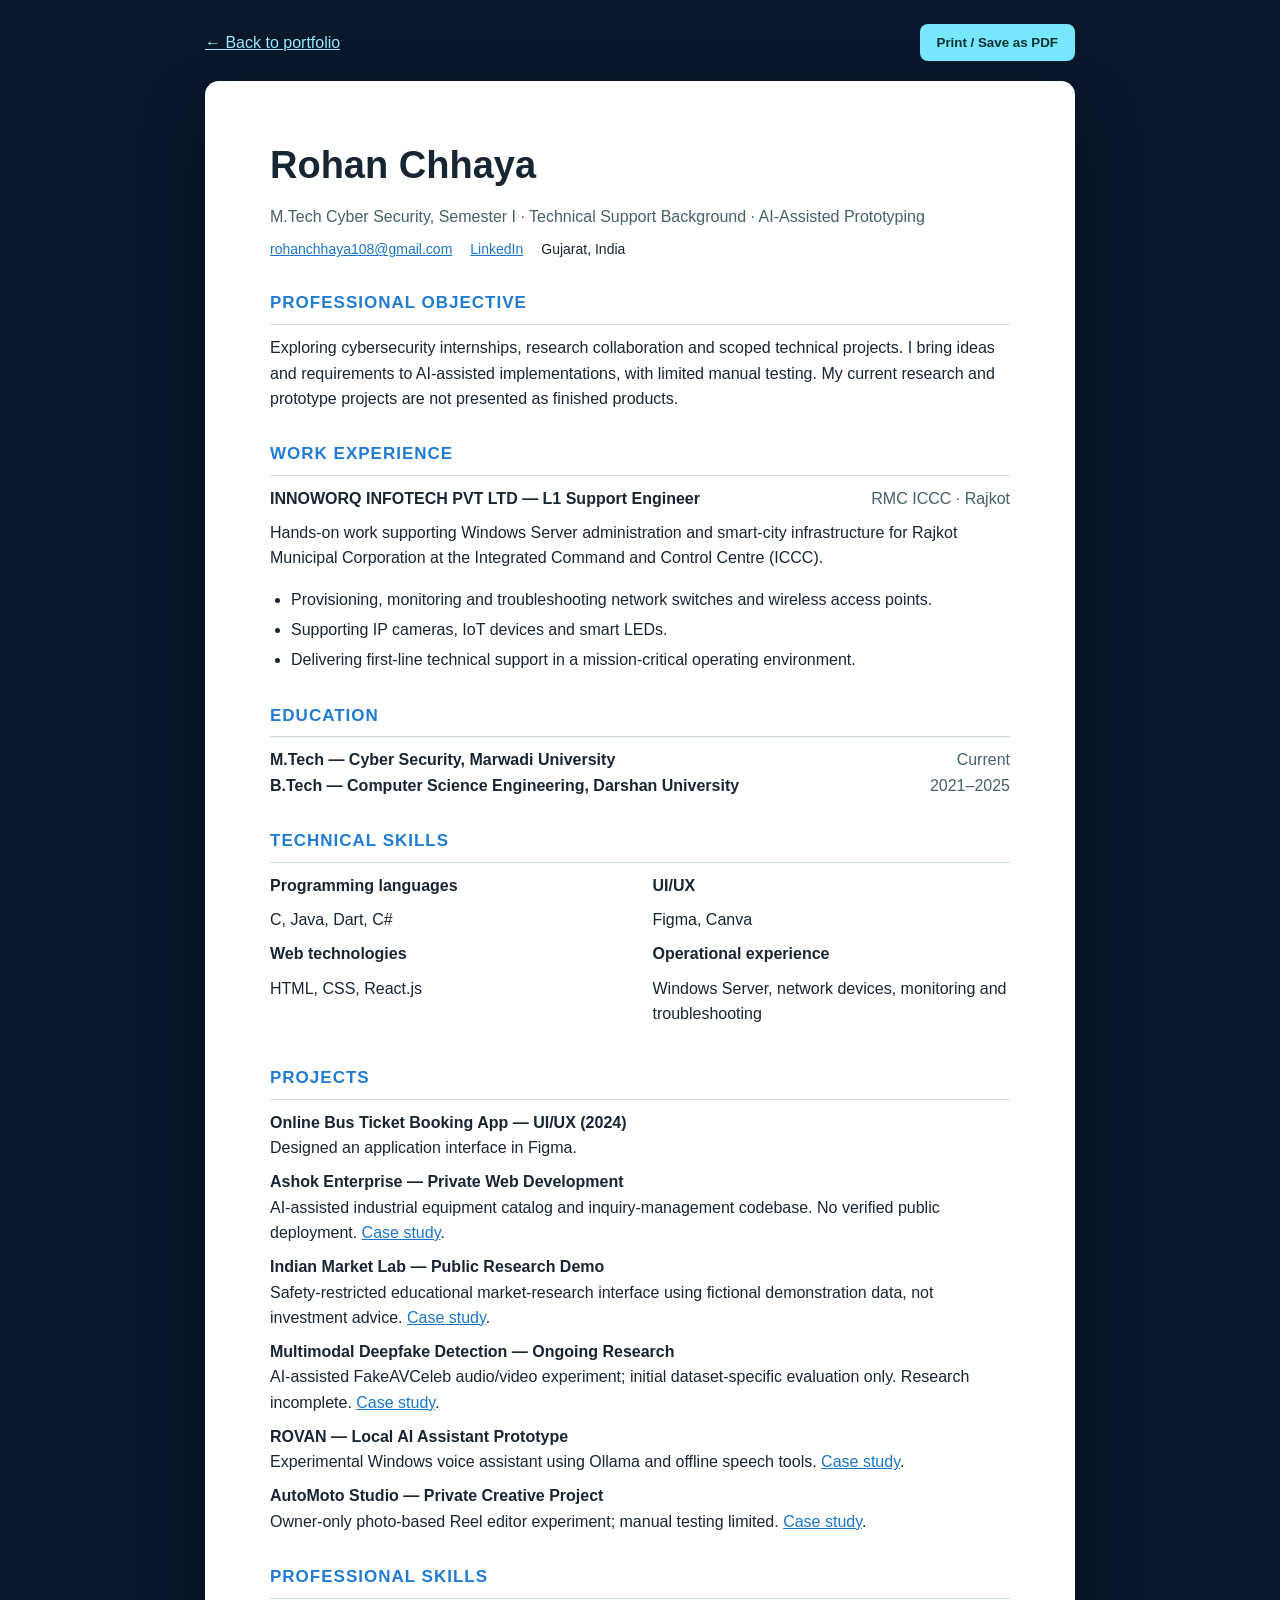
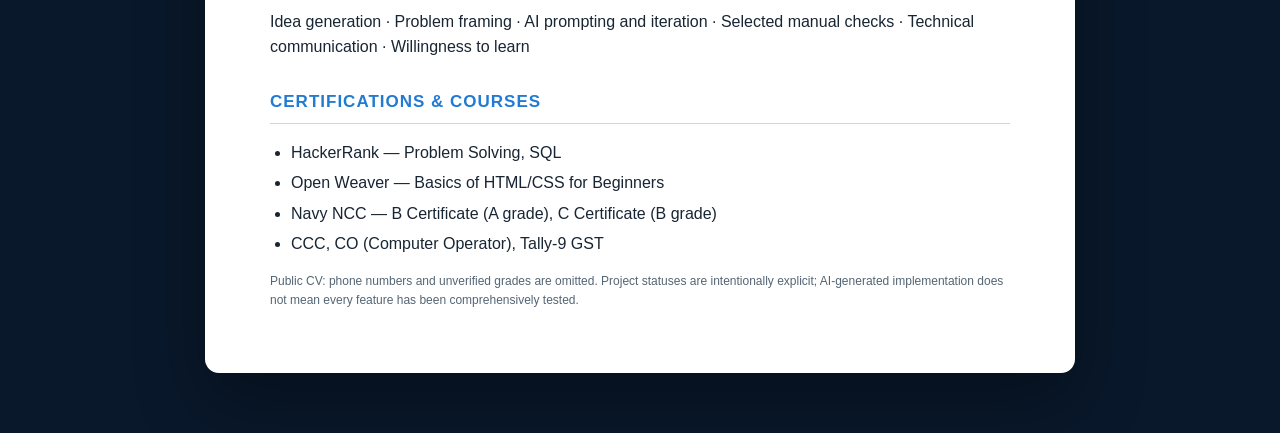
==== cv.html @ 87acf6cd "feat: publish independent Classic portfolio with CV, assets, and five case studies" ====
<!doctype html><html lang="en"><head><meta charset="utf-8"><meta name="viewport" content="width=device-width,initial-scale=1"><meta name="description" content="Rohan Chhaya — current CV and professional experience"><title>Rohan Chhaya | Curriculum Vitae</title><style>*,*:before,*:after{box-sizing:border-box}body{margin:0;background:#09182b;color:#182533;font:16px/1.58 Arial,sans-serif}a{color:#1d75c8}.bar{max-width:870px;margin:24px auto 0;display:flex;justify-content:space-between;align-items:center;gap:10px;color:#e6f8f5}.bar a{color:#97e8ff}.button{border:0;border-radius:8px;padding:11px 17px;background:#77e6ff;color:#07322d;cursor:pointer;font-weight:700}.paper{max-width:870px;margin:20px auto 60px;padding:54px 65px;background:white;box-shadow:0 30px 70px #0005;border-radius:14px}h1{font-size:38px;margin:0}h2{font-size:17px;text-transform:uppercase;letter-spacing:1px;color:#227bd2;margin:30px 0 10px;border-bottom:1px solid #c8d9d7;padding-bottom:7px}.sub{color:#45616a}.meta{margin-top:8px;display:flex;gap:18px;flex-wrap:wrap;font-size:14px}p{margin:9px 0}ul{padding-left:21px}li{margin:5px 0}.cols{display:grid;grid-template-columns:1fr 1fr;gap:25px}.titleline{display:flex;align-items:baseline;justify-content:space-between;gap:18px}.print-note{font-size:12px;color:#546574}@media(max-width:700px){.paper{margin:12px;padding:28px 22px;border-radius:0}.bar{margin:12px}.cols{grid-template-columns:1fr}.titleline{display:block}h1{font-size:30px}}@media print{body{background:white}.bar,.print-note{display:none}.paper{margin:0;padding:0;border-radius:0;box-shadow:none;max-width:none}h2{break-after:avoid}li{break-inside:avoid}@page{size:A4;margin:16mm}}</style></head><body><div class="bar"><a href="./">← Back to portfolio</a><button class="button" onclick="window.print()">Print / Save as PDF</button></div><main class="paper"><h1>Rohan Chhaya</h1><p class="sub">M.Tech Cyber Security, Semester I · Technical Support Background · AI-Assisted Prototyping</p><div class="meta"><a href="mailto:rohanchhaya108@gmail.com">rohanchhaya108@gmail.com</a><a href="https://www.linkedin.com/in/rohan-chhaya-5a48a0239/">LinkedIn</a><span>Gujarat, India</span></div><h2>Professional Objective</h2><p>Exploring cybersecurity internships, research collaboration and scoped technical projects. I bring ideas and requirements to AI-assisted implementations, with limited manual testing. My current research and prototype projects are not presented as finished products.</p><h2>Work Experience</h2><div class="titleline"><strong>INNOWORQ INFOTECH PVT LTD — L1 Support Engineer</strong><span class="sub">RMC ICCC · Rajkot</span></div><p>Hands-on work supporting Windows Server administration and smart-city infrastructure for Rajkot Municipal Corporation at the Integrated Command and Control Centre (ICCC).</p><ul><li>Provisioning, monitoring and troubleshooting network switches and wireless access points.</li><li>Supporting IP cameras, IoT devices and smart LEDs.</li><li>Delivering first-line technical support in a mission-critical operating environment.</li></ul><h2>Education</h2><div class="titleline"><strong>M.Tech — Cyber Security, Marwadi University</strong><span class="sub">Current</span></div><div class="titleline"><strong>B.Tech — Computer Science Engineering, Darshan University</strong><span class="sub">2021–2025</span></div><h2>Technical Skills</h2><div class="cols"><div><strong>Programming languages</strong><p>C, Java, Dart, C#</p><strong>Web technologies</strong><p>HTML, CSS, React.js</p></div><div><strong>UI/UX</strong><p>Figma, Canva</p><strong>Operational experience</strong><p>Windows Server, network devices, monitoring and troubleshooting</p></div></div><h2>Projects</h2><p><strong>Online Bus Ticket Booking App — UI/UX (2024)</strong><br>Designed an application interface in Figma.</p><p><strong>Ashok Enterprise — Private Web Development</strong><br>AI-assisted industrial equipment catalog and inquiry-management codebase. No verified public deployment. <a href="projects/ashok.html">Case study</a>.</p><p><strong>Indian Market Lab — Public Research Demo</strong><br>Safety-restricted educational market-research interface using fictional demonstration data, not investment advice. <a href="projects/market.html">Case study</a>.</p><p><strong>Multimodal Deepfake Detection — Ongoing Research</strong><br>AI-assisted FakeAVCeleb audio/video experiment; initial dataset-specific evaluation only. Research incomplete. <a href="projects/deepfake.html">Case study</a>.</p><p><strong>ROVAN — Local AI Assistant Prototype</strong><br>Experimental Windows voice assistant using Ollama and offline speech tools. <a href="projects/rovan.html">Case study</a>.</p><p><strong>AutoMoto Studio — Private Creative Project</strong><br>Owner-only photo-based Reel editor experiment; manual testing limited. <a href="projects/automoto.html">Case study</a>.</p><h2>Professional Skills</h2><p>Idea generation · Problem framing · AI prompting and iteration · Selected manual checks · Technical communication · Willingness to learn</p><h2>Certifications & Courses</h2><ul><li>HackerRank — Problem Solving, SQL</li><li>Open Weaver — Basics of HTML/CSS for Beginners</li><li>Navy NCC — B Certificate (A grade), C Certificate (B grade)</li><li>CCC, CO (Computer Operator), Tally-9 GST</li></ul><p class="print-note">Public CV: phone numbers and unverified grades are omitted. Project statuses are intentionally explicit; AI-generated implementation does not mean every feature has been comprehensively tested.</p></main></body></html>
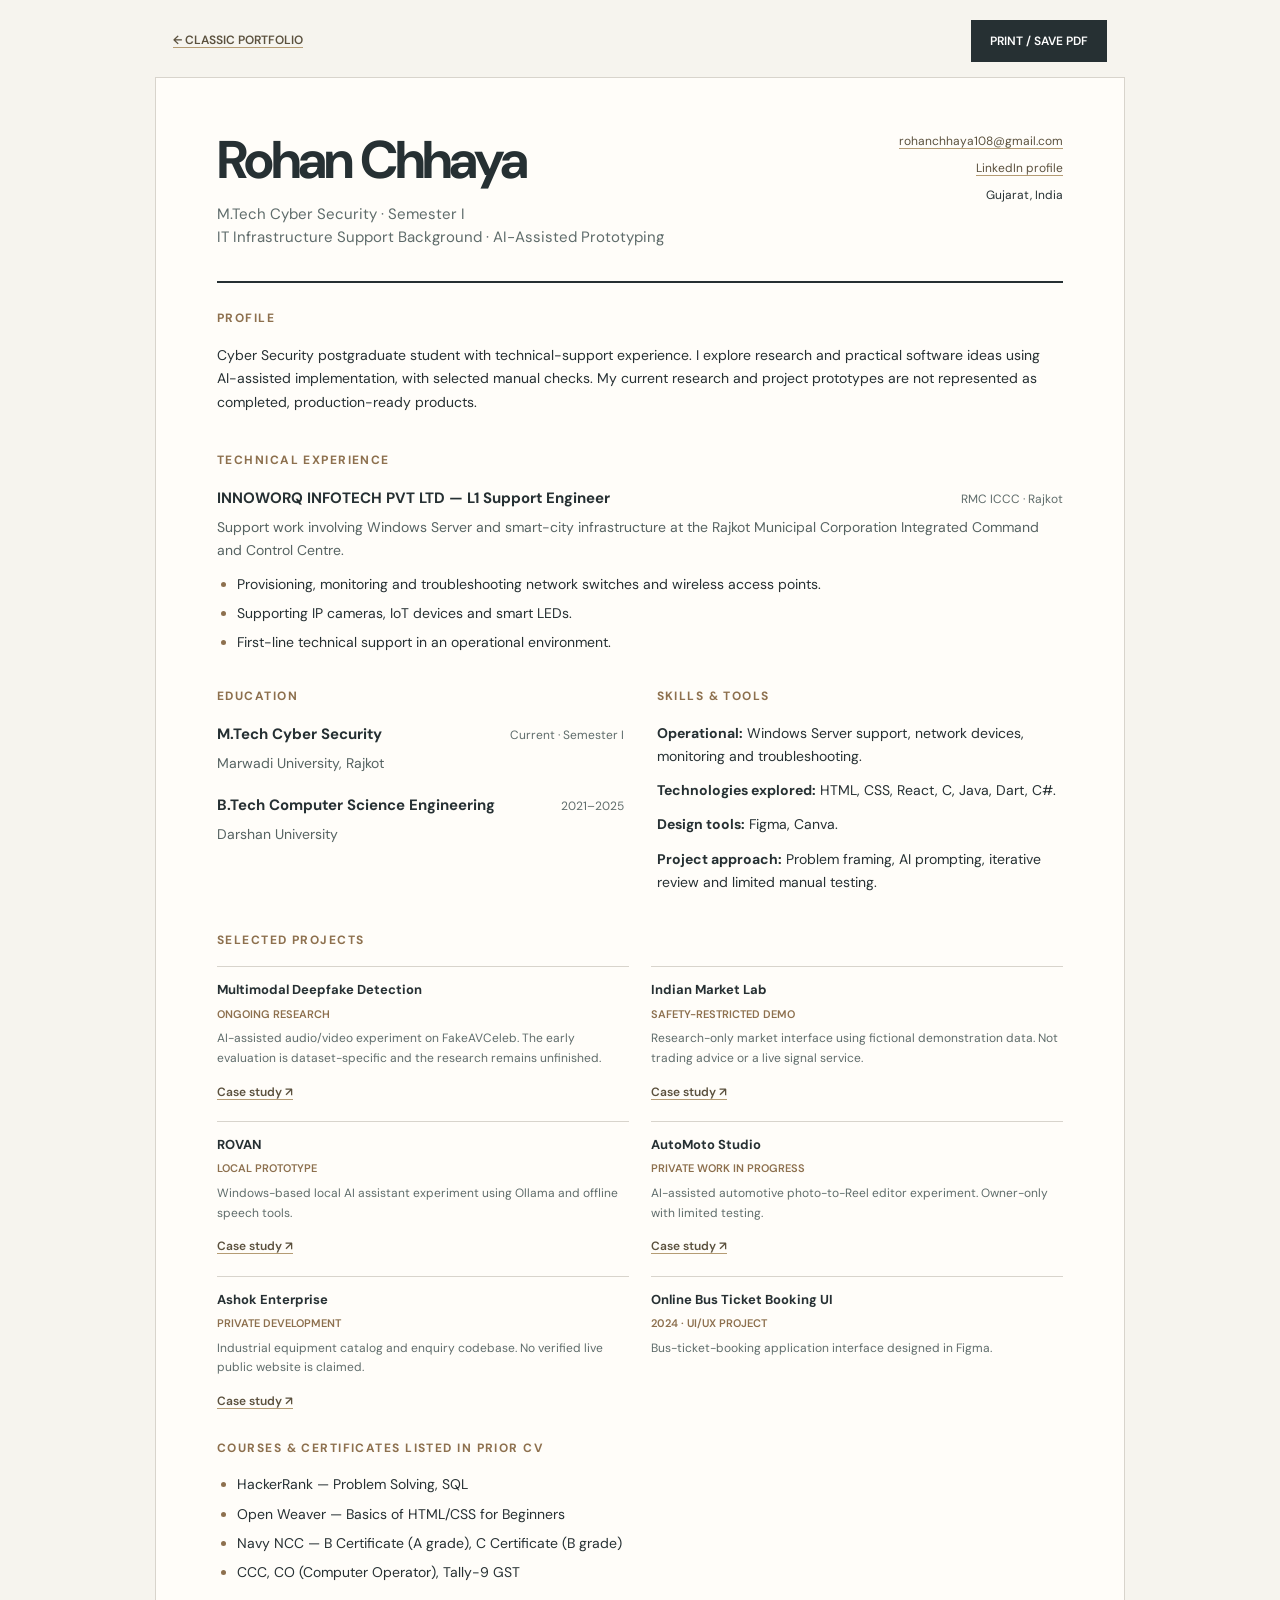
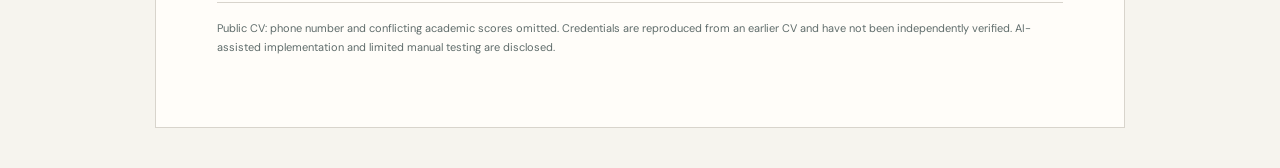
==== commit c26fcfe6: "feat(classic): evidence summaries, refined printable CV, responsive polish, SEO and social preview" ====
--- a/cv.html
+++ b/cv.html
@@ -1 +1,56 @@
-<!doctype html><html lang="en"><head><meta charset="utf-8"><meta name="viewport" content="width=device-width,initial-scale=1"><meta name="description" content="Rohan Chhaya — current CV and professional experience"><title>Rohan Chhaya | Curriculum Vitae</title><style>*,*:before,*:after{box-sizing:border-box}body{margin:0;background:#09182b;color:#182533;font:16px/1.58 Arial,sans-serif}a{color:#1d75c8}.bar{max-width:870px;margin:24px auto 0;display:flex;justify-content:space-between;align-items:center;gap:10px;color:#e6f8f5}.bar a{color:#97e8ff}.button{border:0;border-radius:8px;padding:11px 17px;background:#77e6ff;color:#07322d;cursor:pointer;font-weight:700}.paper{max-width:870px;margin:20px auto 60px;padding:54px 65px;background:white;box-shadow:0 30px 70px #0005;border-radius:14px}h1{font-size:38px;margin:0}h2{font-size:17px;text-transform:uppercase;letter-spacing:1px;color:#227bd2;margin:30px 0 10px;border-bottom:1px solid #c8d9d7;padding-bottom:7px}.sub{color:#45616a}.meta{margin-top:8px;display:flex;gap:18px;flex-wrap:wrap;font-size:14px}p{margin:9px 0}ul{padding-left:21px}li{margin:5px 0}.cols{display:grid;grid-template-columns:1fr 1fr;gap:25px}.titleline{display:flex;align-items:baseline;justify-content:space-between;gap:18px}.print-note{font-size:12px;color:#546574}@media(max-width:700px){.paper{margin:12px;padding:28px 22px;border-radius:0}.bar{margin:12px}.cols{grid-template-columns:1fr}.titleline{display:block}h1{font-size:30px}}@media print{body{background:white}.bar,.print-note{display:none}.paper{margin:0;padding:0;border-radius:0;box-shadow:none;max-width:none}h2{break-after:avoid}li{break-inside:avoid}@page{size:A4;margin:16mm}}</style></head><body><div class="bar"><a href="./">← Back to portfolio</a><button class="button" onclick="window.print()">Print / Save as PDF</button></div><main class="paper"><h1>Rohan Chhaya</h1><p class="sub">M.Tech Cyber Security, Semester I · Technical Support Background · AI-Assisted Prototyping</p><div class="meta"><a href="mailto:rohanchhaya108@gmail.com">rohanchhaya108@gmail.com</a><a href="https://www.linkedin.com/in/rohan-chhaya-5a48a0239/">LinkedIn</a><span>Gujarat, India</span></div><h2>Professional Objective</h2><p>Exploring cybersecurity internships, research collaboration and scoped technical projects. I bring ideas and requirements to AI-assisted implementations, with limited manual testing. My current research and prototype projects are not presented as finished products.</p><h2>Work Experience</h2><div class="titleline"><strong>INNOWORQ INFOTECH PVT LTD — L1 Support Engineer</strong><span class="sub">RMC ICCC · Rajkot</span></div><p>Hands-on work supporting Windows Server administration and smart-city infrastructure for Rajkot Municipal Corporation at the Integrated Command and Control Centre (ICCC).</p><ul><li>Provisioning, monitoring and troubleshooting network switches and wireless access points.</li><li>Supporting IP cameras, IoT devices and smart LEDs.</li><li>Delivering first-line technical support in a mission-critical operating environment.</li></ul><h2>Education</h2><div class="titleline"><strong>M.Tech — Cyber Security, Marwadi University</strong><span class="sub">Current</span></div><div class="titleline"><strong>B.Tech — Computer Science Engineering, Darshan University</strong><span class="sub">2021–2025</span></div><h2>Technical Skills</h2><div class="cols"><div><strong>Programming languages</strong><p>C, Java, Dart, C#</p><strong>Web technologies</strong><p>HTML, CSS, React.js</p></div><div><strong>UI/UX</strong><p>Figma, Canva</p><strong>Operational experience</strong><p>Windows Server, network devices, monitoring and troubleshooting</p></div></div><h2>Projects</h2><p><strong>Online Bus Ticket Booking App — UI/UX (2024)</strong><br>Designed an application interface in Figma.</p><p><strong>Ashok Enterprise — Private Web Development</strong><br>AI-assisted industrial equipment catalog and inquiry-management codebase. No verified public deployment. <a href="projects/ashok.html">Case study</a>.</p><p><strong>Indian Market Lab — Public Research Demo</strong><br>Safety-restricted educational market-research interface using fictional demonstration data, not investment advice. <a href="projects/market.html">Case study</a>.</p><p><strong>Multimodal Deepfake Detection — Ongoing Research</strong><br>AI-assisted FakeAVCeleb audio/video experiment; initial dataset-specific evaluation only. Research incomplete. <a href="projects/deepfake.html">Case study</a>.</p><p><strong>ROVAN — Local AI Assistant Prototype</strong><br>Experimental Windows voice assistant using Ollama and offline speech tools. <a href="projects/rovan.html">Case study</a>.</p><p><strong>AutoMoto Studio — Private Creative Project</strong><br>Owner-only photo-based Reel editor experiment; manual testing limited. <a href="projects/automoto.html">Case study</a>.</p><h2>Professional Skills</h2><p>Idea generation · Problem framing · AI prompting and iteration · Selected manual checks · Technical communication · Willingness to learn</p><h2>Certifications & Courses</h2><ul><li>HackerRank — Problem Solving, SQL</li><li>Open Weaver — Basics of HTML/CSS for Beginners</li><li>Navy NCC — B Certificate (A grade), C Certificate (B grade)</li><li>CCC, CO (Computer Operator), Tally-9 GST</li></ul><p class="print-note">Public CV: phone numbers and unverified grades are omitted. Project statuses are intentionally explicit; AI-generated implementation does not mean every feature has been comprehensively tested.</p></main></body></html>+<!doctype html>
+<html lang="en">
+<head>
+<meta charset="utf-8"><meta name="viewport" content="width=device-width,initial-scale=1">
+<meta name="theme-color" content="#f6f4ee"><meta name="color-scheme" content="light">
+<meta name="robots" content="index,follow">
+<meta name="description" content="Rohan Chhaya — professional profile, IT support experience, B.Tech CSE and current M.Tech Cyber Security studies, including honest AI-assisted project statuses.">
+<link rel="canonical" href="https://xyzabc8108-prog.github.io/rohan-portfolio-classic/cv.html">
+<title>Rohan Chhaya — Professional CV</title>
+<link rel="icon" href="favicon.svg" type="image/svg+xml">
+<link rel="preconnect" href="https://fonts.googleapis.com"><link rel="preconnect" href="https://fonts.gstatic.com" crossorigin>
+<link href="https://fonts.googleapis.com/css2?family=DM+Sans:wght@400;500;600;700&display=swap" rel="stylesheet">
+<style>
+:root{--paper:#fffdf9;--bg:#f6f4ee;--ink:#263033;--sub:#5f6c6b;--border:#d8d4cc;--accent:#8d704e;--font:'DM Sans',Arial,sans-serif}
+*{box-sizing:border-box}body{margin:0;background:var(--bg);font:400 14px/1.66 var(--font);color:var(--ink);-webkit-font-smoothing:antialiased}
+a{color:#5b513e;text-decoration-color:#b59c74;text-underline-offset:3px}a:focus-visible,button:focus-visible{outline:2px solid var(--accent);outline-offset:3px}
+.toolbar{max-width:970px;margin:20px auto 15px;display:flex;justify-content:space-between;align-items:center;gap:15px;padding:0 18px}
+.toolbar a{font-weight:600;font-size:12px}.toolbar button{border:0;background:var(--ink);color:white;padding:13px 19px;font:600 12px var(--font);cursor:pointer}
+.page{max-width:970px;margin:0 auto 40px;padding:54px 61px 60px;background:var(--paper);border:1px solid var(--border)}
+.masthead{display:flex;gap:30px;justify-content:space-between;align-items:start;padding-bottom:32px;border-bottom:2px solid var(--ink)}
+h1{font-size:clamp(35px,5vw,53px);line-height:1.05;letter-spacing:-.055em;margin:0 0 15px}
+.role{font-size:15px;line-height:1.55;color:var(--sub);margin:0;max-width:580px}
+.contact{min-width:190px;text-align:right;display:grid;gap:7px;font-size:12px}
+section{padding-top:26px}h2{font-size:12px;text-transform:uppercase;letter-spacing:.12em;color:var(--accent);margin:0 0 15px;font-weight:700}
+p{margin:0 0 11px}.two-col{display:grid;grid-template-columns:1fr 1fr;gap:33px}
+.entry{margin-bottom:18px}.entry:last-child{margin-bottom:0}.entry-top{display:flex;justify-content:space-between;gap:18px;align-items:baseline;margin-bottom:5px}
+.entry strong{font-size:15px}.entry time,.entry .secondary{font-size:12px;color:var(--sub)}.entry p{color:#566362}
+ul{margin:8px 0 0;padding-left:20px}li{margin-bottom:6px}li::marker{color:var(--accent)}
+.project-list{display:grid;grid-template-columns:1fr 1fr;gap:18px 22px}.project{border-top:1px solid var(--border);padding-top:12px}
+.project strong{display:block;font-size:13px;margin-bottom:4px}.project .status{font-size:11px;color:var(--accent);display:block;margin-bottom:6px;font-weight:600}
+.project p{color:var(--sub);font-size:12px}.project a{font-size:12px;font-weight:600}
+.fineprint{border-top:1px solid var(--border);padding-top:16px;margin-top:18px;color:var(--sub);font-size:11px}
+@media(max-width:700px){.page{padding:31px 25px;border:0}.masthead{display:block}.contact{margin-top:20px;text-align:left}.two-col,.project-list{grid-template-columns:1fr}.entry-top{display:block}.toolbar{margin:15px auto}.toolbar button{padding:11px 13px}}
+@media print{@page{size:A4;margin:13mm}html,body{background:white}.toolbar,.fineprint{display:none}.page{padding:0;max-width:none;margin:0;border:0}section{padding-top:18px}h1{font-size:39px}h2{break-after:avoid}li,.entry,.project{break-inside:avoid}.project-list{gap:10px 18px}.masthead{padding-bottom:18px}}
+</style>
+</head>
+<body>
+<div class="toolbar"><a href="./">← CLASSIC PORTFOLIO</a><button type="button" onclick="window.print()">PRINT / SAVE PDF</button></div>
+<main class="page">
+<header class="masthead"><div><h1>Rohan Chhaya</h1><p class="role">M.Tech Cyber Security · Semester I<br>IT Infrastructure Support Background · AI-Assisted Prototyping</p></div>
+<div class="contact"><a href="mailto:rohanchhaya108@gmail.com">rohanchhaya108@gmail.com</a><a href="https://www.linkedin.com/in/rohan-chhaya-5a48a0239/" target="_blank" rel="noopener noreferrer">LinkedIn profile</a><span>Gujarat, India</span></div></header>
+<section><h2>Profile</h2><p>Cyber Security postgraduate student with technical-support experience. I explore research and practical software ideas using AI-assisted implementation, with selected manual checks. My current research and project prototypes are not represented as completed, production-ready products.</p></section>
+<section><h2>Technical experience</h2><div class="entry"><div class="entry-top"><strong>INNOWORQ INFOTECH PVT LTD — L1 Support Engineer</strong><span class="secondary">RMC ICCC · Rajkot</span></div>
+<p>Support work involving Windows Server and smart-city infrastructure at the Rajkot Municipal Corporation Integrated Command and Control Centre.</p><ul><li>Provisioning, monitoring and troubleshooting network switches and wireless access points.</li><li>Supporting IP cameras, IoT devices and smart LEDs.</li><li>First-line technical support in an operational environment.</li></ul></div></section>
+<section class="two-col"><div><h2>Education</h2><div class="entry"><div class="entry-top"><strong>M.Tech Cyber Security</strong><time>Current · Semester I</time></div><p>Marwadi University, Rajkot</p></div><div class="entry"><div class="entry-top"><strong>B.Tech Computer Science Engineering</strong><time>2021–2025</time></div><p>Darshan University</p></div></div>
+<div><h2>Skills & tools</h2><p><strong>Operational:</strong> Windows Server support, network devices, monitoring and troubleshooting.</p><p><strong>Technologies explored:</strong> HTML, CSS, React, C, Java, Dart, C#.</p><p><strong>Design tools:</strong> Figma, Canva.</p><p><strong>Project approach:</strong> Problem framing, AI prompting, iterative review and limited manual testing.</p></div></section>
+<section><h2>Selected projects</h2><div class="project-list">
+<div class="project"><strong>Multimodal Deepfake Detection</strong><span class="status">ONGOING RESEARCH</span><p>AI-assisted audio/video experiment on FakeAVCeleb. The early evaluation is dataset-specific and the research remains unfinished.</p><a href="projects/deepfake.html">Case study ↗</a></div>
+<div class="project"><strong>Indian Market Lab</strong><span class="status">SAFETY-RESTRICTED DEMO</span><p>Research-only market interface using fictional demonstration data. Not trading advice or a live signal service.</p><a href="projects/market.html">Case study ↗</a></div>
+<div class="project"><strong>ROVAN</strong><span class="status">LOCAL PROTOTYPE</span><p>Windows-based local AI assistant experiment using Ollama and offline speech tools.</p><a href="projects/rovan.html">Case study ↗</a></div>
+<div class="project"><strong>AutoMoto Studio</strong><span class="status">PRIVATE WORK IN PROGRESS</span><p>AI-assisted automotive photo-to-Reel editor experiment. Owner-only with limited testing.</p><a href="projects/automoto.html">Case study ↗</a></div>
+<div class="project"><strong>Ashok Enterprise</strong><span class="status">PRIVATE DEVELOPMENT</span><p>Industrial equipment catalog and enquiry codebase. No verified live public website is claimed.</p><a href="projects/ashok.html">Case study ↗</a></div>
+<div class="project"><strong>Online Bus Ticket Booking UI</strong><span class="status">2024 · UI/UX PROJECT</span><p>Bus-ticket-booking application interface designed in Figma.</p></div></div></section>
+<section><h2>Courses & certificates listed in prior CV</h2><ul><li>HackerRank — Problem Solving, SQL</li><li>Open Weaver — Basics of HTML/CSS for Beginners</li><li>Navy NCC — B Certificate (A grade), C Certificate (B grade)</li><li>CCC, CO (Computer Operator), Tally-9 GST</li></ul></section>
+<p class="fineprint">Public CV: phone number and conflicting academic scores omitted. Credentials are reproduced from an earlier CV and have not been independently verified. AI-assisted implementation and limited manual testing are disclosed.</p>
+</main></body></html>
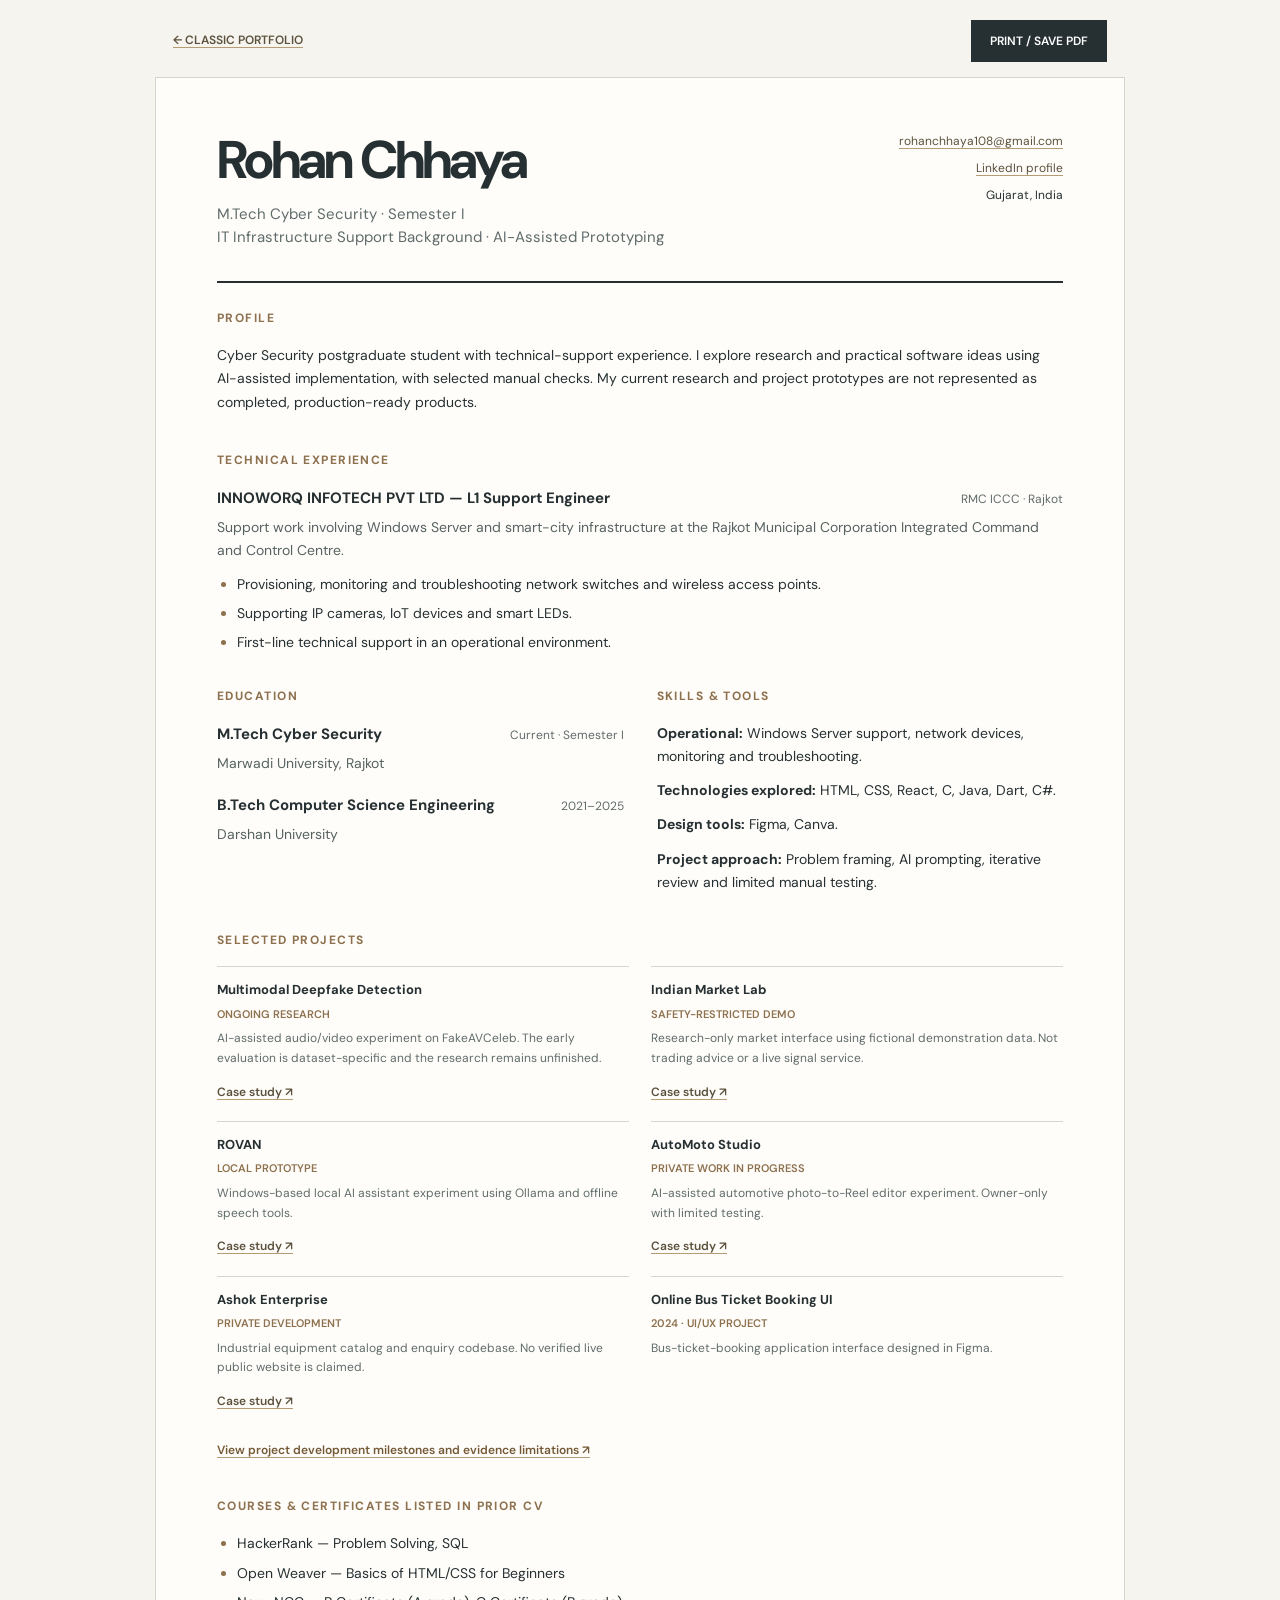
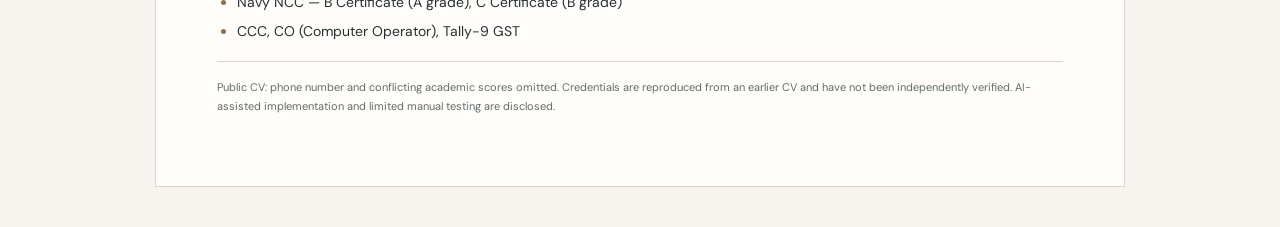
==== commit 98a5ccd4: "feat: classic project progress log, CV links, improved mobile accessibility and efficient animations" ====
--- a/cv.html
+++ b/cv.html
@@ -7,7 +7,7 @@
 <meta name="description" content="Rohan Chhaya — professional profile, IT support experience, B.Tech CSE and current M.Tech Cyber Security studies, including honest AI-assisted project statuses.">
 <link rel="canonical" href="https://xyzabc8108-prog.github.io/rohan-portfolio-classic/cv.html">
 <title>Rohan Chhaya — Professional CV</title>
-<link rel="icon" href="favicon.svg" type="image/svg+xml">
+<link rel="icon" href="favicon.svg?v=2" type="image/svg+xml">
 <link rel="preconnect" href="https://fonts.googleapis.com"><link rel="preconnect" href="https://fonts.gstatic.com" crossorigin>
 <link href="https://fonts.googleapis.com/css2?family=DM+Sans:wght@400;500;600;700&display=swap" rel="stylesheet">
 <style>
@@ -32,6 +32,9 @@
 .fineprint{border-top:1px solid var(--border);padding-top:16px;margin-top:18px;color:var(--sub);font-size:11px}
 @media(max-width:700px){.page{padding:31px 25px;border:0}.masthead{display:block}.contact{margin-top:20px;text-align:left}.two-col,.project-list{grid-template-columns:1fr}.entry-top{display:block}.toolbar{margin:15px auto}.toolbar button{padding:11px 13px}}
 @media print{@page{size:A4;margin:13mm}html,body{background:white}.toolbar,.fineprint{display:none}.page{padding:0;max-width:none;margin:0;border:0}section{padding-top:18px}h1{font-size:39px}h2{break-after:avoid}li,.entry,.project{break-inside:avoid}.project-list{gap:10px 18px}.masthead{padding-bottom:18px}}
+.project-evidence-link{padding-top:10px;font-size:12px;font-weight:600}
+.project-evidence-link a{color:#735937}
+@media print{.project-evidence-link{display:none}}
 </style>
 </head>
 <body>
@@ -50,7 +53,7 @@
 <div class="project"><strong>ROVAN</strong><span class="status">LOCAL PROTOTYPE</span><p>Windows-based local AI assistant experiment using Ollama and offline speech tools.</p><a href="projects/rovan.html">Case study ↗</a></div>
 <div class="project"><strong>AutoMoto Studio</strong><span class="status">PRIVATE WORK IN PROGRESS</span><p>AI-assisted automotive photo-to-Reel editor experiment. Owner-only with limited testing.</p><a href="projects/automoto.html">Case study ↗</a></div>
 <div class="project"><strong>Ashok Enterprise</strong><span class="status">PRIVATE DEVELOPMENT</span><p>Industrial equipment catalog and enquiry codebase. No verified live public website is claimed.</p><a href="projects/ashok.html">Case study ↗</a></div>
-<div class="project"><strong>Online Bus Ticket Booking UI</strong><span class="status">2024 · UI/UX PROJECT</span><p>Bus-ticket-booking application interface designed in Figma.</p></div></div></section>
+<div class="project"><strong>Online Bus Ticket Booking UI</strong><span class="status">2024 · UI/UX PROJECT</span><p>Bus-ticket-booking application interface designed in Figma.</p></div><p class="project-evidence-link"><a href="project-log.html">View project development milestones and evidence limitations ↗</a></p></section>
 <section><h2>Courses & certificates listed in prior CV</h2><ul><li>HackerRank — Problem Solving, SQL</li><li>Open Weaver — Basics of HTML/CSS for Beginners</li><li>Navy NCC — B Certificate (A grade), C Certificate (B grade)</li><li>CCC, CO (Computer Operator), Tally-9 GST</li></ul></section>
 <p class="fineprint">Public CV: phone number and conflicting academic scores omitted. Credentials are reproduced from an earlier CV and have not been independently verified. AI-assisted implementation and limited manual testing are disclosed.</p>
 </main></body></html>
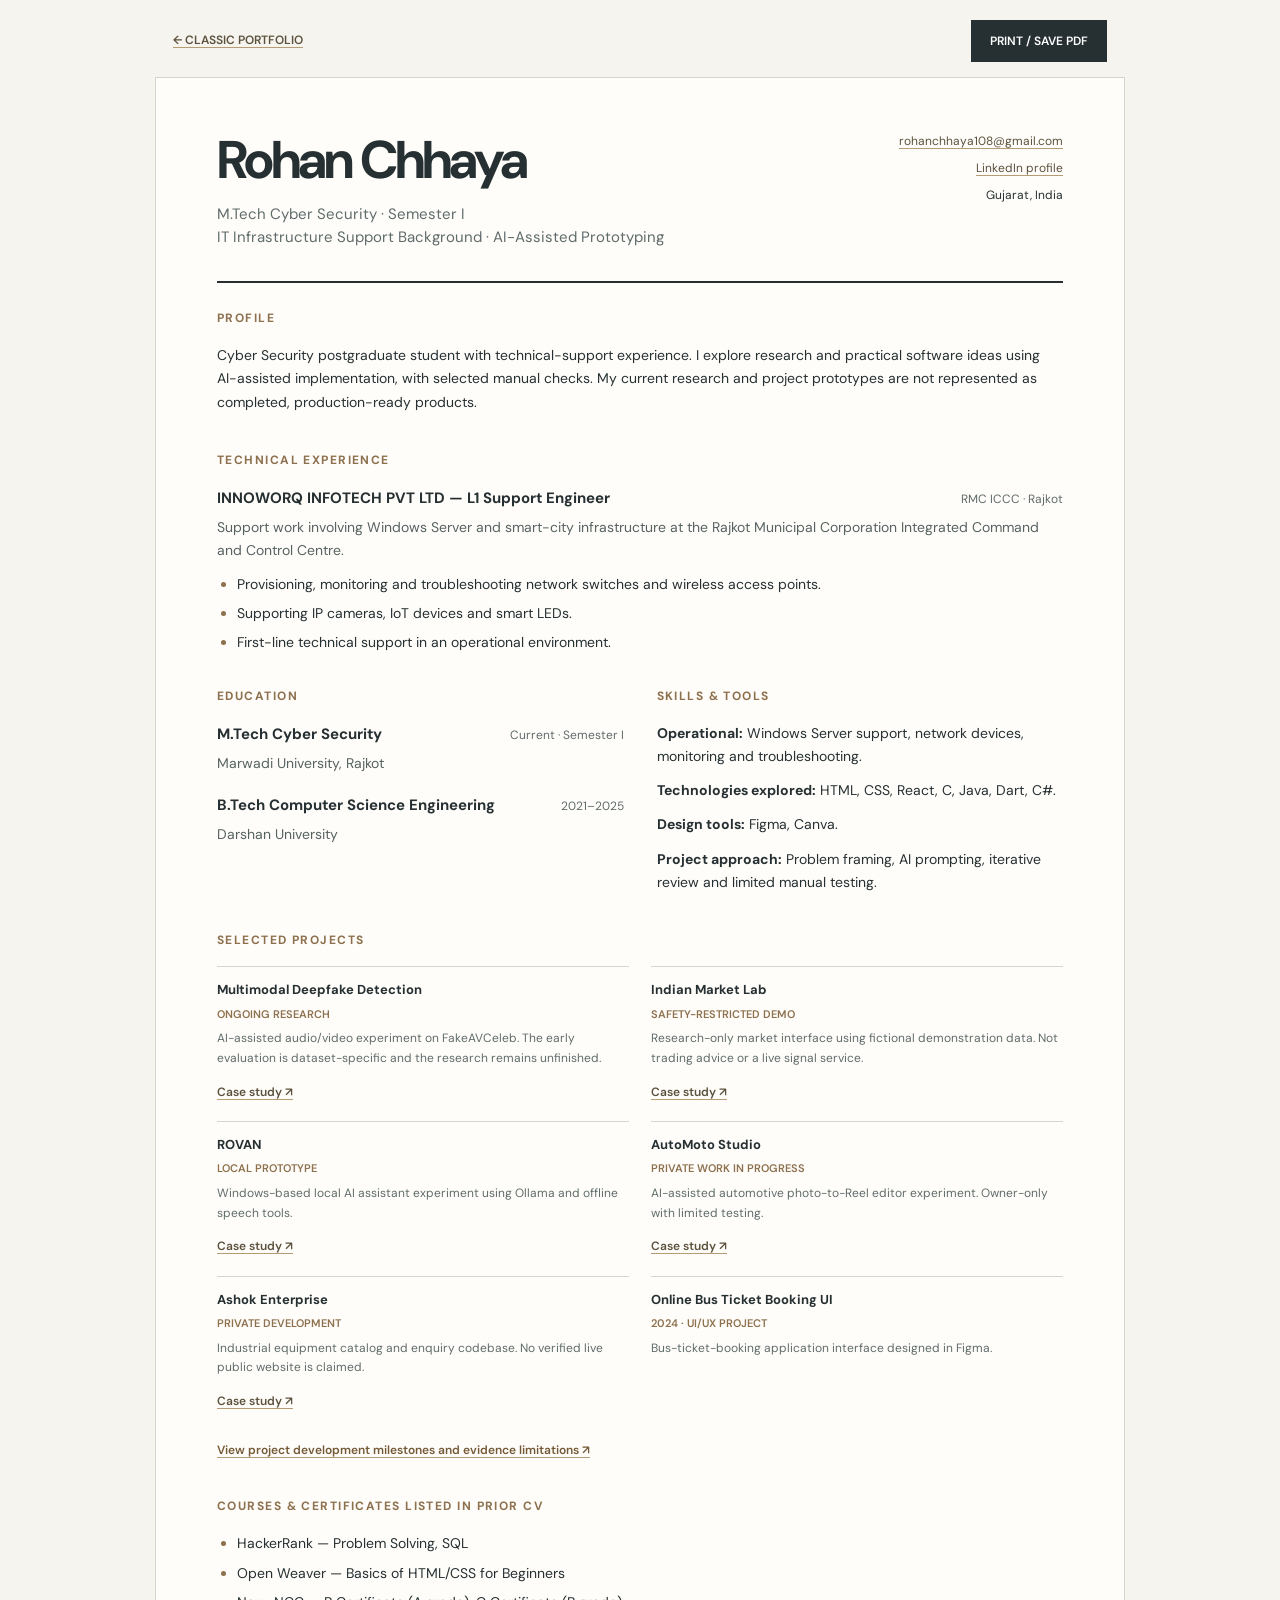
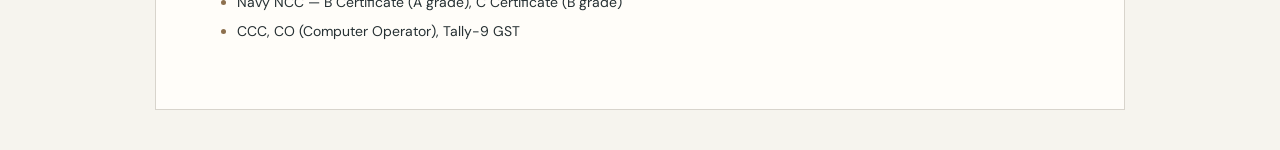
==== commit 30e4bb74: "docs(cv): remove public CV disclaimer footer" ====
--- a/cv.html
+++ b/cv.html
@@ -55,5 +55,5 @@
 <div class="project"><strong>Ashok Enterprise</strong><span class="status">PRIVATE DEVELOPMENT</span><p>Industrial equipment catalog and enquiry codebase. No verified live public website is claimed.</p><a href="projects/ashok.html">Case study ↗</a></div>
 <div class="project"><strong>Online Bus Ticket Booking UI</strong><span class="status">2024 · UI/UX PROJECT</span><p>Bus-ticket-booking application interface designed in Figma.</p></div><p class="project-evidence-link"><a href="project-log.html">View project development milestones and evidence limitations ↗</a></p></section>
 <section><h2>Courses & certificates listed in prior CV</h2><ul><li>HackerRank — Problem Solving, SQL</li><li>Open Weaver — Basics of HTML/CSS for Beginners</li><li>Navy NCC — B Certificate (A grade), C Certificate (B grade)</li><li>CCC, CO (Computer Operator), Tally-9 GST</li></ul></section>
-<p class="fineprint">Public CV: phone number and conflicting academic scores omitted. Credentials are reproduced from an earlier CV and have not been independently verified. AI-assisted implementation and limited manual testing are disclosed.</p>
+
 </main></body></html>
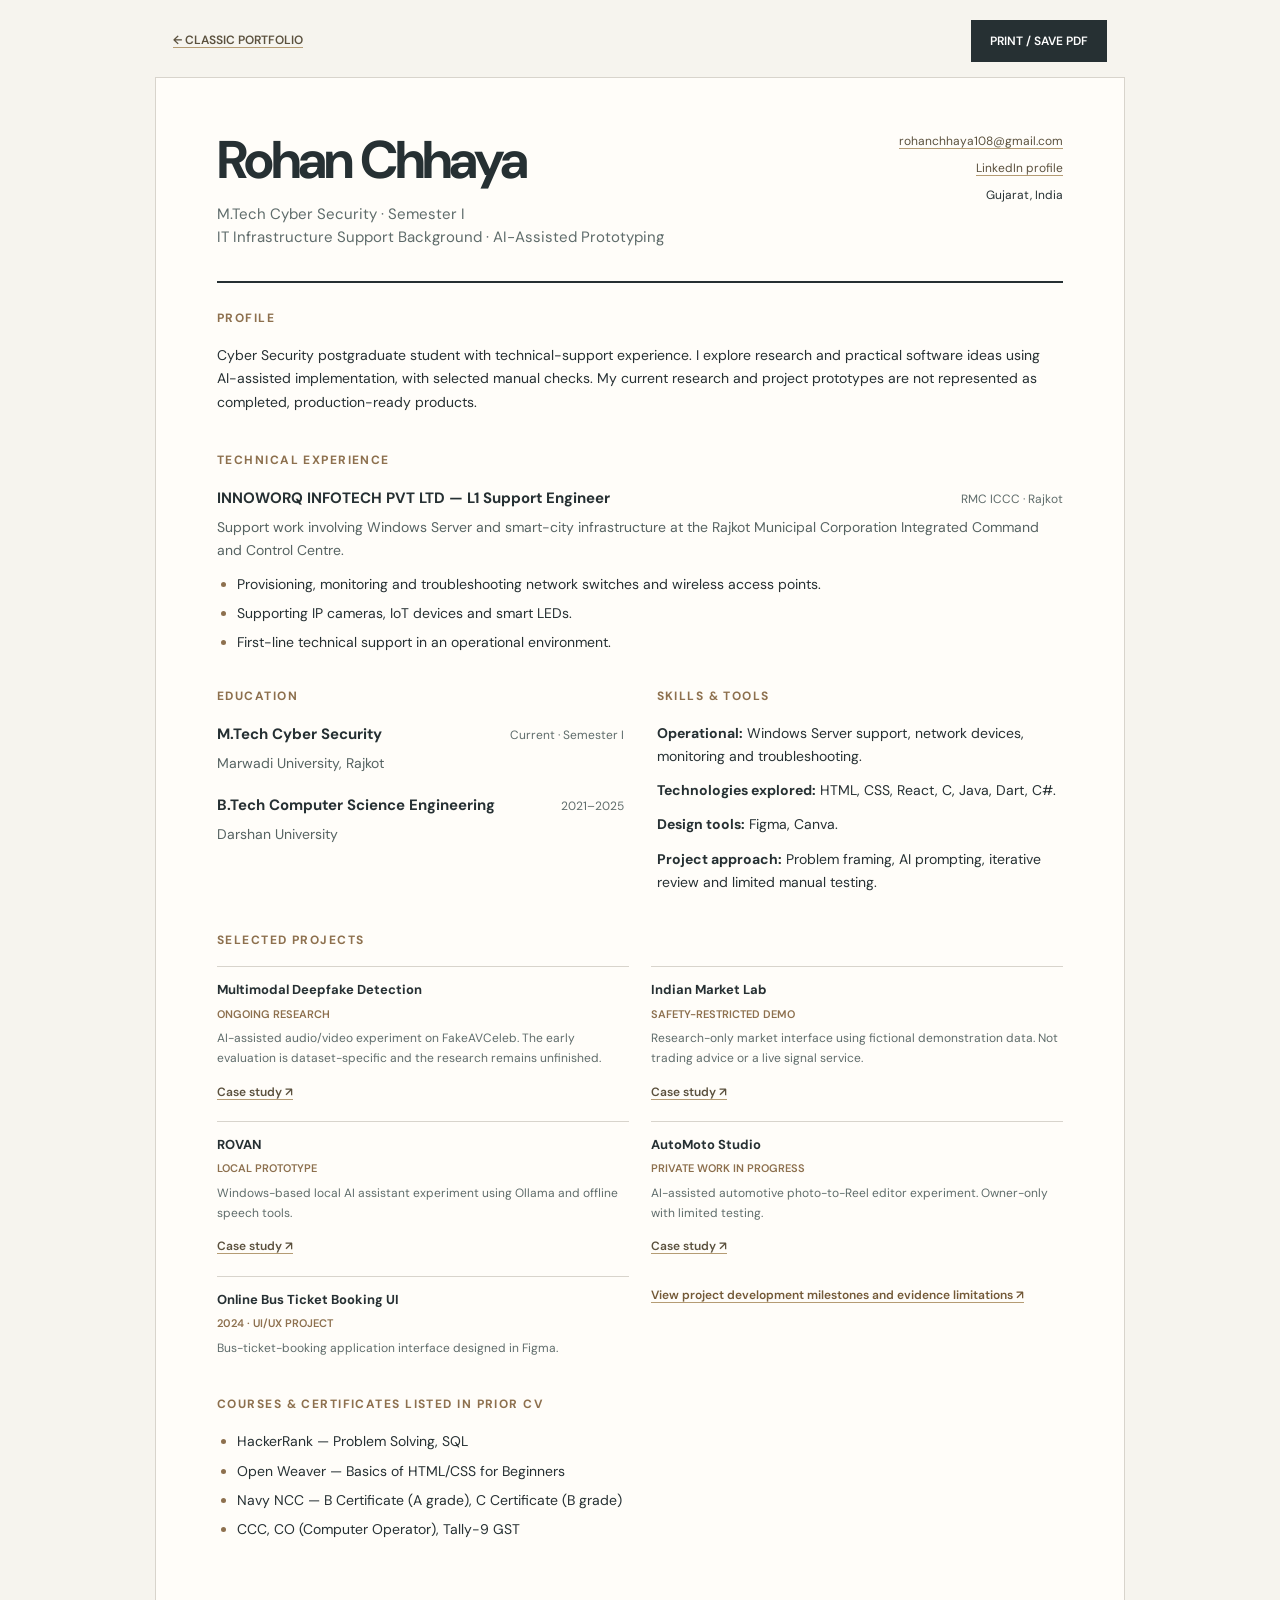
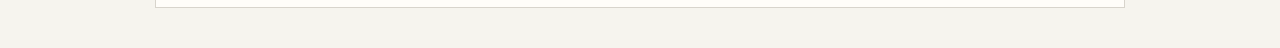
==== commit 19cdcad8: "chore(classic): remove excluded business project and related references; update four-project navigat" ====
--- a/cv.html
+++ b/cv.html
@@ -52,7 +52,7 @@
 <div class="project"><strong>Indian Market Lab</strong><span class="status">SAFETY-RESTRICTED DEMO</span><p>Research-only market interface using fictional demonstration data. Not trading advice or a live signal service.</p><a href="projects/market.html">Case study ↗</a></div>
 <div class="project"><strong>ROVAN</strong><span class="status">LOCAL PROTOTYPE</span><p>Windows-based local AI assistant experiment using Ollama and offline speech tools.</p><a href="projects/rovan.html">Case study ↗</a></div>
 <div class="project"><strong>AutoMoto Studio</strong><span class="status">PRIVATE WORK IN PROGRESS</span><p>AI-assisted automotive photo-to-Reel editor experiment. Owner-only with limited testing.</p><a href="projects/automoto.html">Case study ↗</a></div>
-<div class="project"><strong>Ashok Enterprise</strong><span class="status">PRIVATE DEVELOPMENT</span><p>Industrial equipment catalog and enquiry codebase. No verified live public website is claimed.</p><a href="projects/ashok.html">Case study ↗</a></div>
+
 <div class="project"><strong>Online Bus Ticket Booking UI</strong><span class="status">2024 · UI/UX PROJECT</span><p>Bus-ticket-booking application interface designed in Figma.</p></div><p class="project-evidence-link"><a href="project-log.html">View project development milestones and evidence limitations ↗</a></p></section>
 <section><h2>Courses & certificates listed in prior CV</h2><ul><li>HackerRank — Problem Solving, SQL</li><li>Open Weaver — Basics of HTML/CSS for Beginners</li><li>Navy NCC — B Certificate (A grade), C Certificate (B grade)</li><li>CCC, CO (Computer Operator), Tally-9 GST</li></ul></section>
 
